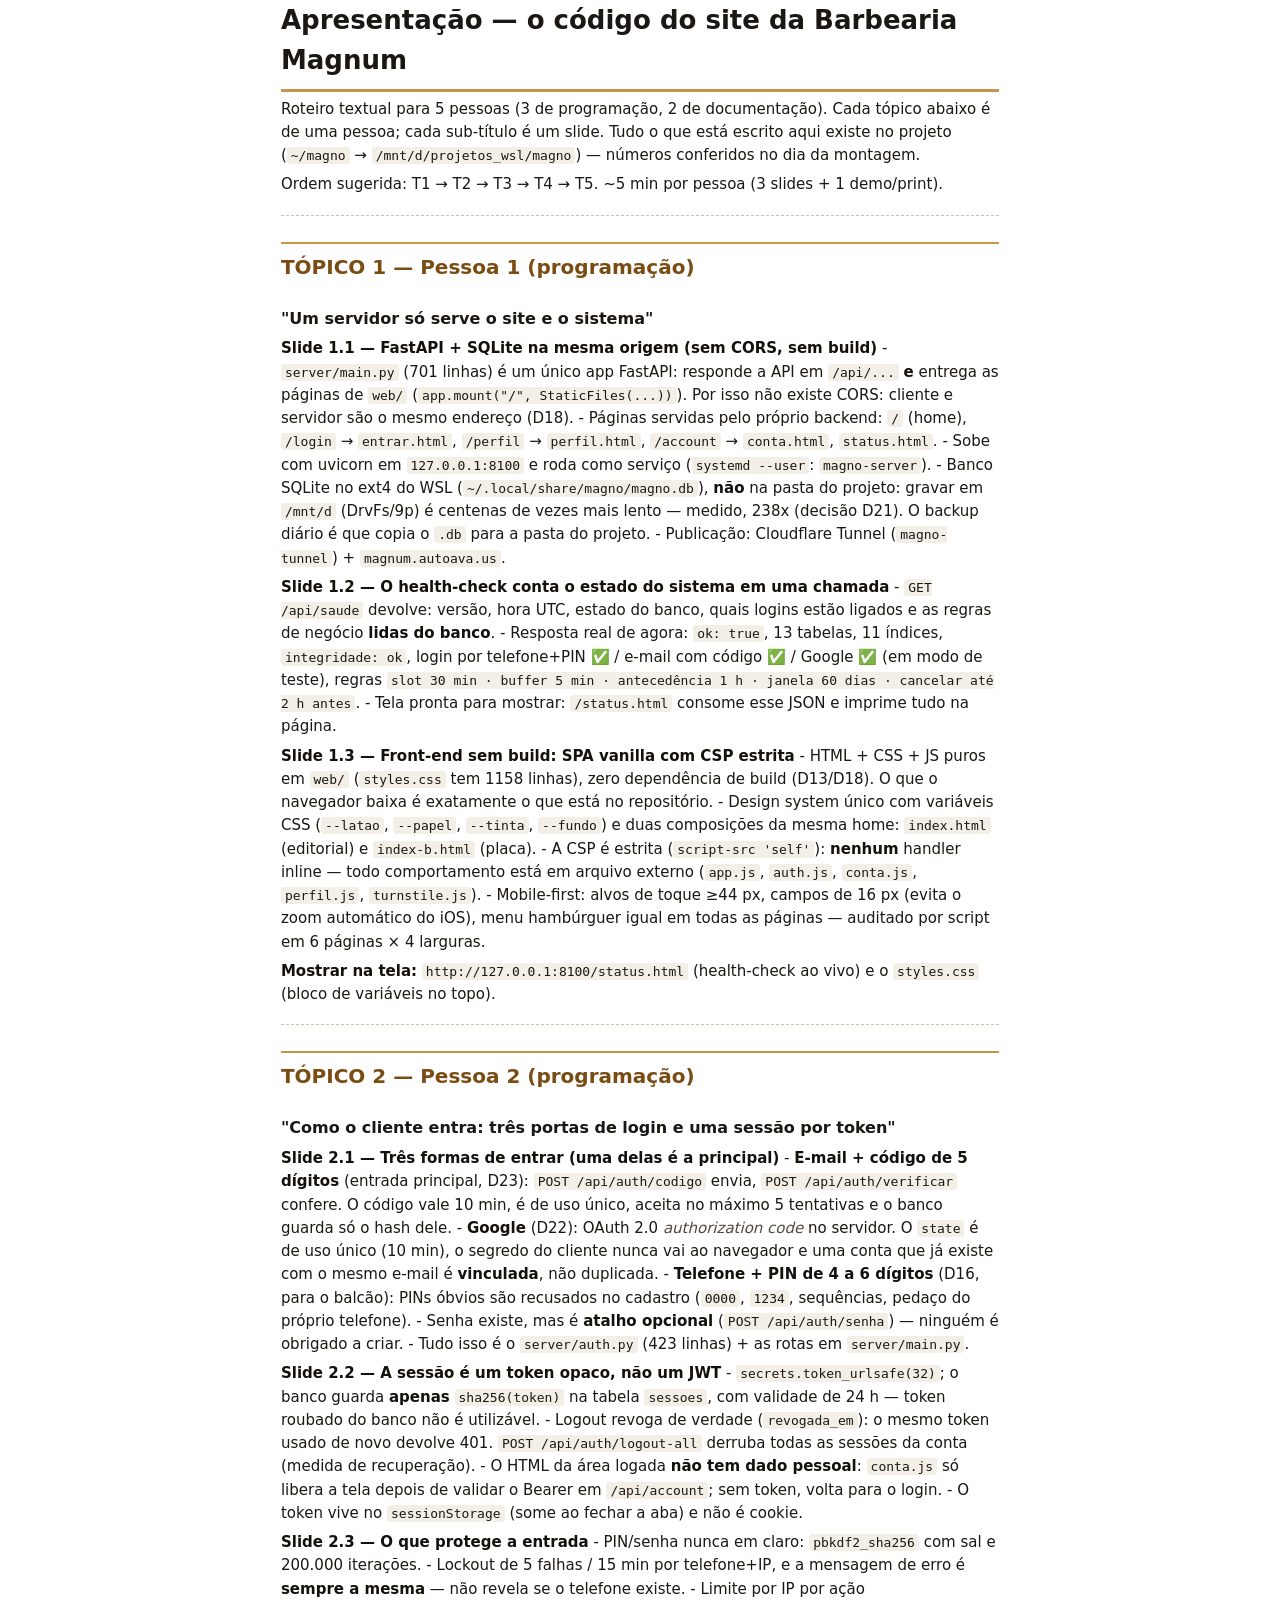
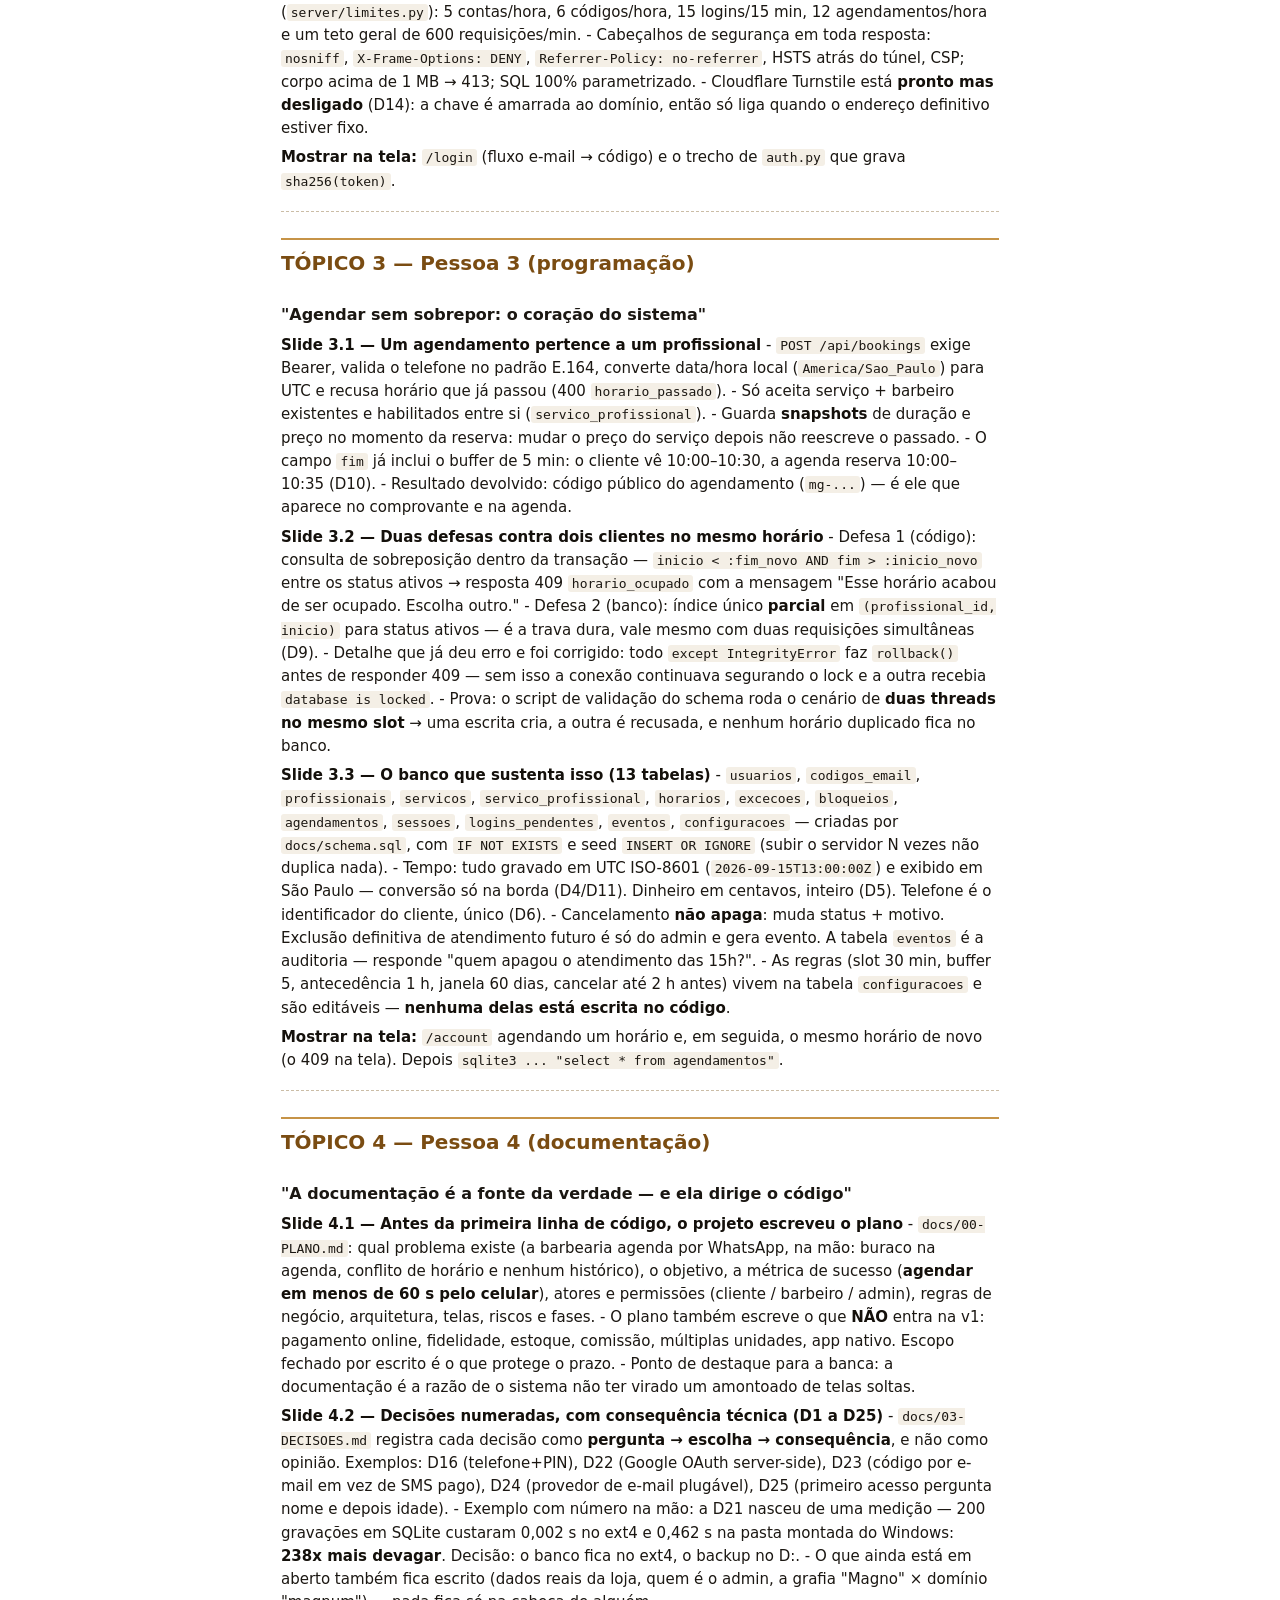
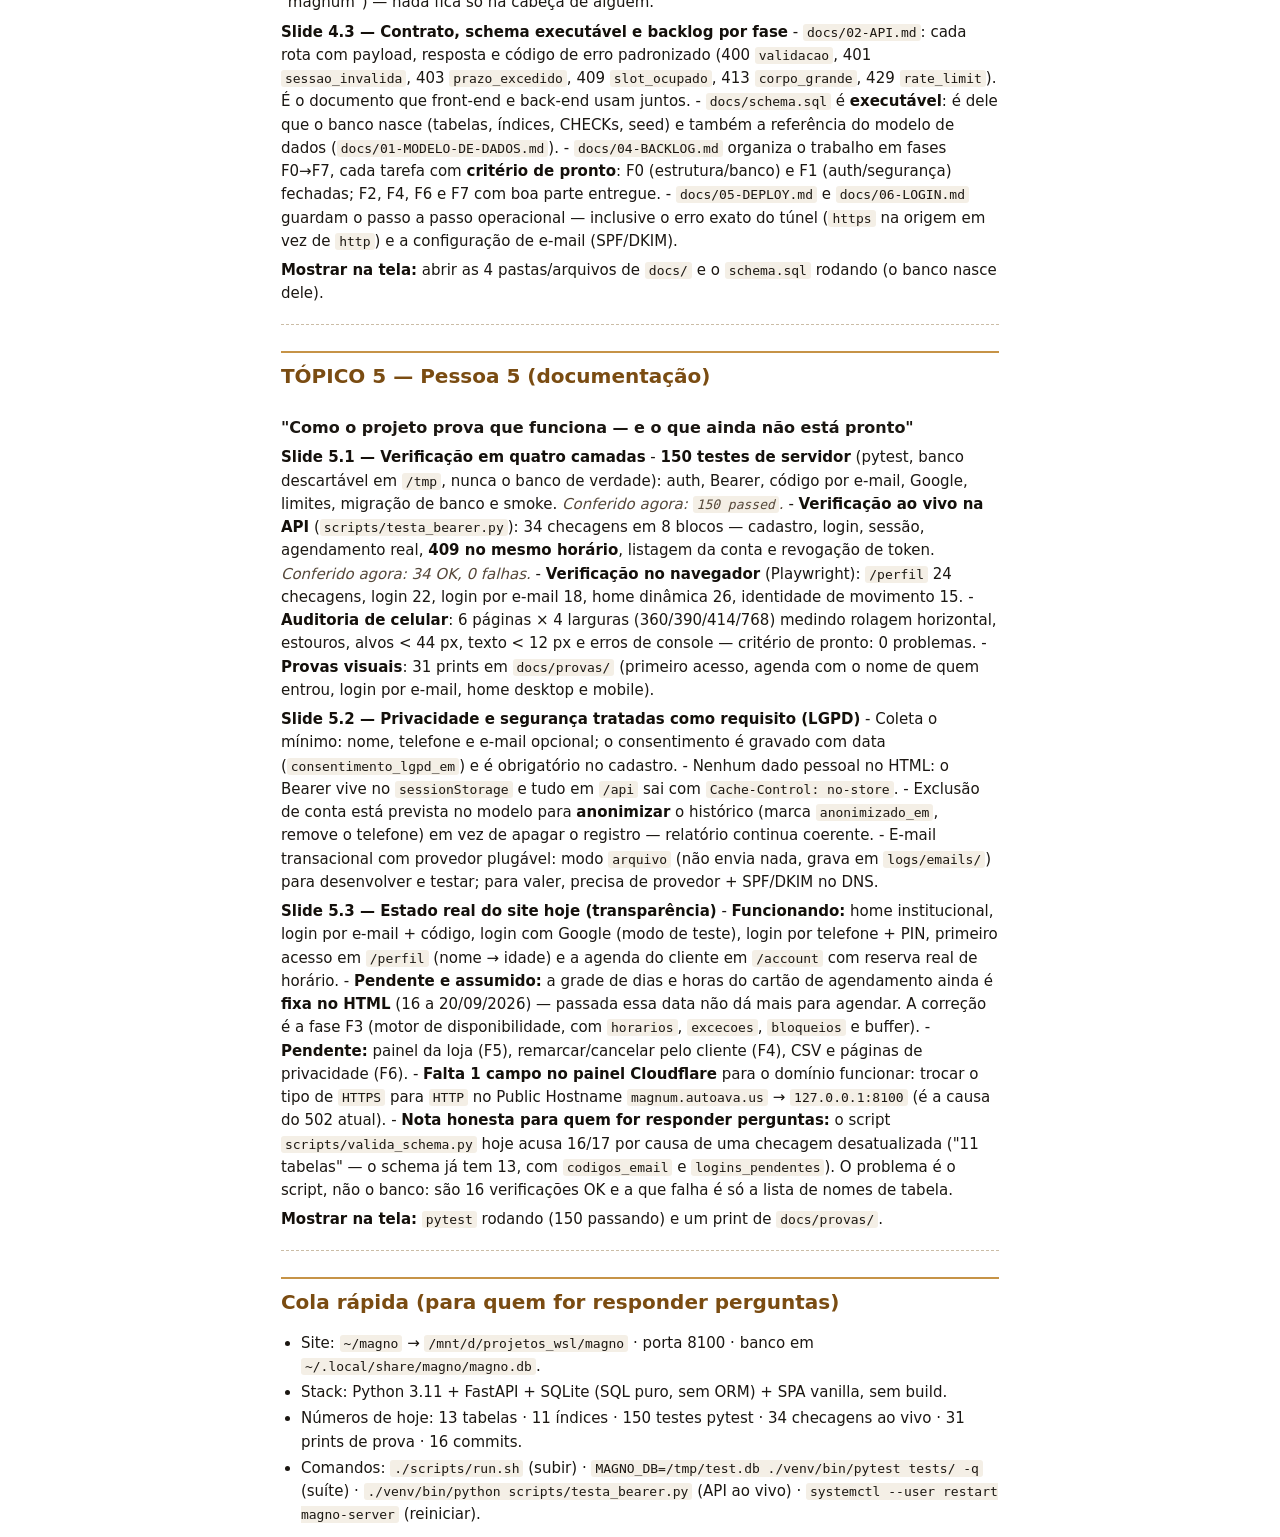
==== docs/07-APRESENTACAO.html @ 0ecf785f "docs: roteiro de apresentacao do codigo (5 pessoas) e gerador do PDF - docs/07-APRESENTACAO.md: rote" ====
<!DOCTYPE html>
<html lang="pt-BR"><head><meta charset="utf-8">
<title>Apresentação — código do site Barbearia Magnum</title>
<style>
  @page { size: A4; margin: 18mm 16mm; }
  body { font: 15px/1.55 "DejaVu Sans", "IBM Plex Sans", system-ui, Arial, sans-serif;
         color: #1b1712; background: #fff; max-width: 190mm; margin: 0 auto; }
  h1 { font-size: 26px; margin: 0 0 6px; border-bottom: 3px solid #c69347; padding-bottom: 8px; }
  h2 { font-size: 20px; margin: 26px 0 8px; padding: 8px 0 6px; color: #7a4c12;
        border-top: 2px solid #c69347; page-break-before: always; page-break-after: avoid; }
  h2:first-of-type { page-break-before: avoid; }
  h3 { font-size: 16px; margin: 18px 0 6px; color: #1b1712; page-break-after: avoid; }
  h4 { font-size: 14px; margin: 14px 0 4px; color: #55483a; }
  ul { margin: 4px 0 10px; padding-left: 20px; }
  li { margin: 3px 0; }
  code { background: #f4efe6; padding: 1px 4px; border-radius: 3px;
          font-family: "DejaVu Sans Mono", Consolas, monospace; font-size: 13px; }
  hr { border: 0; border-top: 1px dashed #cbbda6; margin: 18px 0; }
  p { margin: 6px 0; }
  strong { color: #14100b; }
  em { color: #55483a; }
</style></head>
<body><h1>Apresentação — o código do site da Barbearia Magnum</h1>
<p>Roteiro textual para 5 pessoas (3 de programação, 2 de documentação). Cada tópico abaixo é de
uma pessoa; cada sub-título é um slide. Tudo o que está escrito aqui existe no projeto
(<code>~/magno</code> → <code>/mnt/d/projetos_wsl/magno</code>) — números conferidos no dia da montagem.</p>
<p>Ordem sugerida: T1 → T2 → T3 → T4 → T5. ~5 min por pessoa (3 slides + 1 demo/print).</p>
<hr />
<h2>TÓPICO 1 — Pessoa 1 (programação)</h2>
<h3>"Um servidor só serve o site e o sistema"</h3>
<p><strong>Slide 1.1 — FastAPI + SQLite na mesma origem (sem CORS, sem build)</strong>
- <code>server/main.py</code> (701 linhas) é um único app FastAPI: responde a API em <code>/api/...</code> <strong>e</strong>
  entrega as páginas de <code>web/</code> (<code>app.mount("/", StaticFiles(...))</code>). Por isso não existe CORS:
  cliente e servidor são o mesmo endereço (D18).
- Páginas servidas pelo próprio backend: <code>/</code> (home), <code>/login</code> → <code>entrar.html</code>,
  <code>/perfil</code> → <code>perfil.html</code>, <code>/account</code> → <code>conta.html</code>, <code>status.html</code>.
- Sobe com uvicorn em <code>127.0.0.1:8100</code> e roda como serviço (<code>systemd --user</code>: <code>magno-server</code>).
- Banco SQLite no ext4 do WSL (<code>~/.local/share/magno/magno.db</code>), <strong>não</strong> na pasta do projeto:
  gravar em <code>/mnt/d</code> (DrvFs/9p) é centenas de vezes mais lento — medido, 238x (decisão D21).
  O backup diário é que copia o <code>.db</code> para a pasta do projeto.
- Publicação: Cloudflare Tunnel (<code>magno-tunnel</code>) + <code>magnum.autoava.us</code>.</p>
<p><strong>Slide 1.2 — O health-check conta o estado do sistema em uma chamada</strong>
- <code>GET /api/saude</code> devolve: versão, hora UTC, estado do banco, quais logins estão ligados e as
  regras de negócio <strong>lidas do banco</strong>.
- Resposta real de agora: <code>ok: true</code>, 13 tabelas, 11 índices, <code>integridade: ok</code>,
  login por telefone+PIN ✅ / e-mail com código ✅ / Google ✅ (em modo de teste),
  regras <code>slot 30 min · buffer 5 min · antecedência 1 h · janela 60 dias · cancelar até 2 h antes</code>.
- Tela pronta para mostrar: <code>/status.html</code> consome esse JSON e imprime tudo na página.</p>
<p><strong>Slide 1.3 — Front-end sem build: SPA vanilla com CSP estrita</strong>
- HTML + CSS + JS puros em <code>web/</code> (<code>styles.css</code> tem 1158 linhas), zero dependência de build
  (D13/D18). O que o navegador baixa é exatamente o que está no repositório.
- Design system único com variáveis CSS (<code>--latao</code>, <code>--papel</code>, <code>--tinta</code>, <code>--fundo</code>) e duas
  composições da mesma home: <code>index.html</code> (editorial) e <code>index-b.html</code> (placa).
- A CSP é estrita (<code>script-src 'self'</code>): <strong>nenhum</strong> handler inline — todo comportamento está em
  arquivo externo (<code>app.js</code>, <code>auth.js</code>, <code>conta.js</code>, <code>perfil.js</code>, <code>turnstile.js</code>).
- Mobile-first: alvos de toque ≥44 px, campos de 16 px (evita o zoom automático do iOS), menu
  hambúrguer igual em todas as páginas — auditado por script em 6 páginas × 4 larguras.</p>
<p><strong>Mostrar na tela:</strong> <code>http://127.0.0.1:8100/status.html</code> (health-check ao vivo) e o <code>styles.css</code>
(bloco de variáveis no topo).</p>
<hr />
<h2>TÓPICO 2 — Pessoa 2 (programação)</h2>
<h3>"Como o cliente entra: três portas de login e uma sessão por token"</h3>
<p><strong>Slide 2.1 — Três formas de entrar (uma delas é a principal)</strong>
- <strong>E-mail + código de 5 dígitos</strong> (entrada principal, D23): <code>POST /api/auth/codigo</code> envia,
  <code>POST /api/auth/verificar</code> confere. O código vale 10 min, é de uso único, aceita no máximo
  5 tentativas e o banco guarda só o hash dele.
- <strong>Google</strong> (D22): OAuth 2.0 <em>authorization code</em> no servidor. O <code>state</code> é de uso único
  (10 min), o segredo do cliente nunca vai ao navegador e uma conta que já existe com o mesmo
  e-mail é <strong>vinculada</strong>, não duplicada.
- <strong>Telefone + PIN de 4 a 6 dígitos</strong> (D16, para o balcão): PINs óbvios são recusados no cadastro
  (<code>0000</code>, <code>1234</code>, sequências, pedaço do próprio telefone).
- Senha existe, mas é <strong>atalho opcional</strong> (<code>POST /api/auth/senha</code>) — ninguém é obrigado a criar.
- Tudo isso é o <code>server/auth.py</code> (423 linhas) + as rotas em <code>server/main.py</code>.</p>
<p><strong>Slide 2.2 — A sessão é um token opaco, não um JWT</strong>
- <code>secrets.token_urlsafe(32)</code>; o banco guarda <strong>apenas</strong> <code>sha256(token)</code> na tabela <code>sessoes</code>,
  com validade de 24 h — token roubado do banco não é utilizável.
- Logout revoga de verdade (<code>revogada_em</code>): o mesmo token usado de novo devolve 401.
  <code>POST /api/auth/logout-all</code> derruba todas as sessões da conta (medida de recuperação).
- O HTML da área logada <strong>não tem dado pessoal</strong>: <code>conta.js</code> só libera a tela depois de validar
  o Bearer em <code>/api/account</code>; sem token, volta para o login.
- O token vive no <code>sessionStorage</code> (some ao fechar a aba) e não é cookie.</p>
<p><strong>Slide 2.3 — O que protege a entrada</strong>
- PIN/senha nunca em claro: <code>pbkdf2_sha256</code> com sal e 200.000 iterações.
- Lockout de 5 falhas / 15 min por telefone+IP, e a mensagem de erro é <strong>sempre a mesma</strong> —
  não revela se o telefone existe.
- Limite por IP por ação (<code>server/limites.py</code>): 5 contas/hora, 6 códigos/hora, 15 logins/15 min,
  12 agendamentos/hora e um teto geral de 600 requisições/min.
- Cabeçalhos de segurança em toda resposta: <code>nosniff</code>, <code>X-Frame-Options: DENY</code>,
  <code>Referrer-Policy: no-referrer</code>, HSTS atrás do túnel, CSP; corpo acima de 1 MB → 413;
  SQL 100% parametrizado.
- Cloudflare Turnstile está <strong>pronto mas desligado</strong> (D14): a chave é amarrada ao domínio, então
  só liga quando o endereço definitivo estiver fixo.</p>
<p><strong>Mostrar na tela:</strong> <code>/login</code> (fluxo e-mail → código) e o trecho de <code>auth.py</code> que grava
<code>sha256(token)</code>.</p>
<hr />
<h2>TÓPICO 3 — Pessoa 3 (programação)</h2>
<h3>"Agendar sem sobrepor: o coração do sistema"</h3>
<p><strong>Slide 3.1 — Um agendamento pertence a um profissional</strong>
- <code>POST /api/bookings</code> exige Bearer, valida o telefone no padrão E.164, converte data/hora local
  (<code>America/Sao_Paulo</code>) para UTC e recusa horário que já passou (400 <code>horario_passado</code>).
- Só aceita serviço + barbeiro existentes e habilitados entre si (<code>servico_profissional</code>).
- Guarda <strong>snapshots</strong> de duração e preço no momento da reserva: mudar o preço do serviço depois
  não reescreve o passado.
- O campo <code>fim</code> já inclui o buffer de 5 min: o cliente vê 10:00–10:30, a agenda reserva
  10:00–10:35 (D10).
- Resultado devolvido: código público do agendamento (<code>mg-...</code>) — é ele que aparece no
  comprovante e na agenda.</p>
<p><strong>Slide 3.2 — Duas defesas contra dois clientes no mesmo horário</strong>
- Defesa 1 (código): consulta de sobreposição dentro da transação —
  <code>inicio &lt; :fim_novo AND fim &gt; :inicio_novo</code> entre os status ativos → resposta 409
  <code>horario_ocupado</code> com a mensagem "Esse horário acabou de ser ocupado. Escolha outro."
- Defesa 2 (banco): índice único <strong>parcial</strong> em <code>(profissional_id, inicio)</code> para status ativos —
  é a trava dura, vale mesmo com duas requisições simultâneas (D9).
- Detalhe que já deu erro e foi corrigido: todo <code>except IntegrityError</code> faz <code>rollback()</code> antes de
  responder 409 — sem isso a conexão continuava segurando o lock e a outra recebia
  <code>database is locked</code>.
- Prova: o script de validação do schema roda o cenário de <strong>duas threads no mesmo slot</strong> →
  uma escrita cria, a outra é recusada, e nenhum horário duplicado fica no banco.</p>
<p><strong>Slide 3.3 — O banco que sustenta isso (13 tabelas)</strong>
- <code>usuarios</code>, <code>codigos_email</code>, <code>profissionais</code>, <code>servicos</code>, <code>servico_profissional</code>, <code>horarios</code>,
  <code>excecoes</code>, <code>bloqueios</code>, <code>agendamentos</code>, <code>sessoes</code>, <code>logins_pendentes</code>, <code>eventos</code>,
  <code>configuracoes</code> — criadas por <code>docs/schema.sql</code>, com <code>IF NOT EXISTS</code> e seed
  <code>INSERT OR IGNORE</code> (subir o servidor N vezes não duplica nada).
- Tempo: tudo gravado em UTC ISO-8601 (<code>2026-09-15T13:00:00Z</code>) e exibido em São Paulo — conversão
  só na borda (D4/D11). Dinheiro em centavos, inteiro (D5). Telefone é o identificador do cliente,
  único (D6).
- Cancelamento <strong>não apaga</strong>: muda status + motivo. Exclusão definitiva de atendimento futuro é só
  do admin e gera evento. A tabela <code>eventos</code> é a auditoria — responde "quem apagou o atendimento
  das 15h?".
- As regras (slot 30 min, buffer 5, antecedência 1 h, janela 60 dias, cancelar até 2 h antes)
  vivem na tabela <code>configuracoes</code> e são editáveis — <strong>nenhuma delas está escrita no código</strong>.</p>
<p><strong>Mostrar na tela:</strong> <code>/account</code> agendando um horário e, em seguida, o mesmo horário de novo
(o 409 na tela). Depois <code>sqlite3 ... "select * from agendamentos"</code>.</p>
<hr />
<h2>TÓPICO 4 — Pessoa 4 (documentação)</h2>
<h3>"A documentação é a fonte da verdade — e ela dirige o código"</h3>
<p><strong>Slide 4.1 — Antes da primeira linha de código, o projeto escreveu o plano</strong>
- <code>docs/00-PLANO.md</code>: qual problema existe (a barbearia agenda por WhatsApp, na mão: buraco na
  agenda, conflito de horário e nenhum histórico), o objetivo, a métrica de sucesso
  (<strong>agendar em menos de 60 s pelo celular</strong>), atores e permissões (cliente / barbeiro / admin),
  regras de negócio, arquitetura, telas, riscos e fases.
- O plano também escreve o que <strong>NÃO</strong> entra na v1: pagamento online, fidelidade, estoque,
  comissão, múltiplas unidades, app nativo. Escopo fechado por escrito é o que protege o prazo.
- Ponto de destaque para a banca: a documentação é a razão de o sistema não ter virado um
  amontoado de telas soltas.</p>
<p><strong>Slide 4.2 — Decisões numeradas, com consequência técnica (D1 a D25)</strong>
- <code>docs/03-DECISOES.md</code> registra cada decisão como <strong>pergunta → escolha → consequência</strong>, e não
  como opinião. Exemplos: D16 (telefone+PIN), D22 (Google OAuth server-side), D23 (código por
  e-mail em vez de SMS pago), D24 (provedor de e-mail plugável), D25 (primeiro acesso pergunta
  nome e depois idade).
- Exemplo com número na mão: a D21 nasceu de uma medição — 200 gravações em SQLite custaram
  0,002 s no ext4 e 0,462 s na pasta montada do Windows: <strong>238x mais devagar</strong>. Decisão: o banco
  fica no ext4, o backup no D:.
- O que ainda está em aberto também fica escrito (dados reais da loja, quem é o admin, a grafia
  "Magno" × domínio "magnum") — nada fica só na cabeça de alguém.</p>
<p><strong>Slide 4.3 — Contrato, schema executável e backlog por fase</strong>
- <code>docs/02-API.md</code>: cada rota com payload, resposta e código de erro padronizado
  (400 <code>validacao</code>, 401 <code>sessao_invalida</code>, 403 <code>prazo_excedido</code>, 409 <code>slot_ocupado</code>,
  413 <code>corpo_grande</code>, 429 <code>rate_limit</code>). É o documento que front-end e back-end usam juntos.
- <code>docs/schema.sql</code> é <strong>executável</strong>: é dele que o banco nasce (tabelas, índices, CHECKs, seed) e
  também a referência do modelo de dados (<code>docs/01-MODELO-DE-DADOS.md</code>).
- <code>docs/04-BACKLOG.md</code> organiza o trabalho em fases F0→F7, cada tarefa com <strong>critério de pronto</strong>:
  F0 (estrutura/banco) e F1 (auth/segurança) fechadas; F2, F4, F6 e F7 com boa parte entregue.
- <code>docs/05-DEPLOY.md</code> e <code>docs/06-LOGIN.md</code> guardam o passo a passo operacional — inclusive o
  erro exato do túnel (<code>https</code> na origem em vez de <code>http</code>) e a configuração de e-mail (SPF/DKIM).</p>
<p><strong>Mostrar na tela:</strong> abrir as 4 pastas/arquivos de <code>docs/</code> e o <code>schema.sql</code> rodando (o banco nasce
dele).</p>
<hr />
<h2>TÓPICO 5 — Pessoa 5 (documentação)</h2>
<h3>"Como o projeto prova que funciona — e o que ainda não está pronto"</h3>
<p><strong>Slide 5.1 — Verificação em quatro camadas</strong>
- <strong>150 testes de servidor</strong> (pytest, banco descartável em <code>/tmp</code>, nunca o banco de verdade):
  auth, Bearer, código por e-mail, Google, limites, migração de banco e smoke.
  <em>Conferido agora: <code>150 passed</code>.</em>
- <strong>Verificação ao vivo na API</strong> (<code>scripts/testa_bearer.py</code>): 34 checagens em 8 blocos —
  cadastro, login, sessão, agendamento real, <strong>409 no mesmo horário</strong>, listagem da conta e
  revogação de token. <em>Conferido agora: 34 OK, 0 falhas.</em>
- <strong>Verificação no navegador</strong> (Playwright): <code>/perfil</code> 24 checagens, login 22, login por e-mail 18,
  home dinâmica 26, identidade de movimento 15.
- <strong>Auditoria de celular</strong>: 6 páginas × 4 larguras (360/390/414/768) medindo rolagem horizontal,
  estouros, alvos &lt; 44 px, texto &lt; 12 px e erros de console — critério de pronto: 0 problemas.
- <strong>Provas visuais</strong>: 31 prints em <code>docs/provas/</code> (primeiro acesso, agenda com o nome de quem
  entrou, login por e-mail, home desktop e mobile).</p>
<p><strong>Slide 5.2 — Privacidade e segurança tratadas como requisito (LGPD)</strong>
- Coleta o mínimo: nome, telefone e e-mail opcional; o consentimento é gravado com data
  (<code>consentimento_lgpd_em</code>) e é obrigatório no cadastro.
- Nenhum dado pessoal no HTML: o Bearer vive no <code>sessionStorage</code> e tudo em <code>/api</code> sai com
  <code>Cache-Control: no-store</code>.
- Exclusão de conta está prevista no modelo para <strong>anonimizar</strong> o histórico (marca
  <code>anonimizado_em</code>, remove o telefone) em vez de apagar o registro — relatório continua coerente.
- E-mail transacional com provedor plugável: modo <code>arquivo</code> (não envia nada, grava em
  <code>logs/emails/</code>) para desenvolver e testar; para valer, precisa de provedor + SPF/DKIM no DNS.</p>
<p><strong>Slide 5.3 — Estado real do site hoje (transparência)</strong>
- <strong>Funcionando:</strong> home institucional, login por e-mail + código, login com Google (modo de
  teste), login por telefone + PIN, primeiro acesso em <code>/perfil</code> (nome → idade) e a agenda do
  cliente em <code>/account</code> com reserva real de horário.
- <strong>Pendente e assumido:</strong> a grade de dias e horas do cartão de agendamento ainda é <strong>fixa no
  HTML</strong> (16 a 20/09/2026) — passada essa data não dá mais para agendar. A correção é a fase F3
  (motor de disponibilidade, com <code>horarios</code>, <code>excecoes</code>, <code>bloqueios</code> e buffer).
- <strong>Pendente:</strong> painel da loja (F5), remarcar/cancelar pelo cliente (F4), CSV e páginas de
  privacidade (F6).
- <strong>Falta 1 campo no painel Cloudflare</strong> para o domínio funcionar: trocar o tipo de <code>HTTPS</code> para
  <code>HTTP</code> no Public Hostname <code>magnum.autoava.us</code> → <code>127.0.0.1:8100</code> (é a causa do 502 atual).
- <strong>Nota honesta para quem for responder perguntas:</strong> o script <code>scripts/valida_schema.py</code> hoje
  acusa 16/17 por causa de uma checagem desatualizada ("11 tabelas" — o schema já tem 13, com
  <code>codigos_email</code> e <code>logins_pendentes</code>). O problema é o script, não o banco: são 16 verificações
  OK e a que falha é só a lista de nomes de tabela.</p>
<p><strong>Mostrar na tela:</strong> <code>pytest</code> rodando (150 passando) e um print de <code>docs/provas/</code>.</p>
<hr />
<h2>Cola rápida (para quem for responder perguntas)</h2>
<ul>
<li>Site: <code>~/magno</code> → <code>/mnt/d/projetos_wsl/magno</code> · porta 8100 · banco em <code>~/.local/share/magno/magno.db</code>.</li>
<li>Stack: Python 3.11 + FastAPI + SQLite (SQL puro, sem ORM) + SPA vanilla, sem build.</li>
<li>Números de hoje: 13 tabelas · 11 índices · 150 testes pytest · 34 checagens ao vivo ·
  31 prints de prova · 16 commits.</li>
<li>Comandos: <code>./scripts/run.sh</code> (subir) · <code>MAGNO_DB=/tmp/test.db ./venv/bin/pytest tests/ -q</code>
  (suíte) · <code>./venv/bin/python scripts/testa_bearer.py</code> (API ao vivo) ·
  <code>systemctl --user restart magno-server</code> (reiniciar).</li>
</ul></body></html>
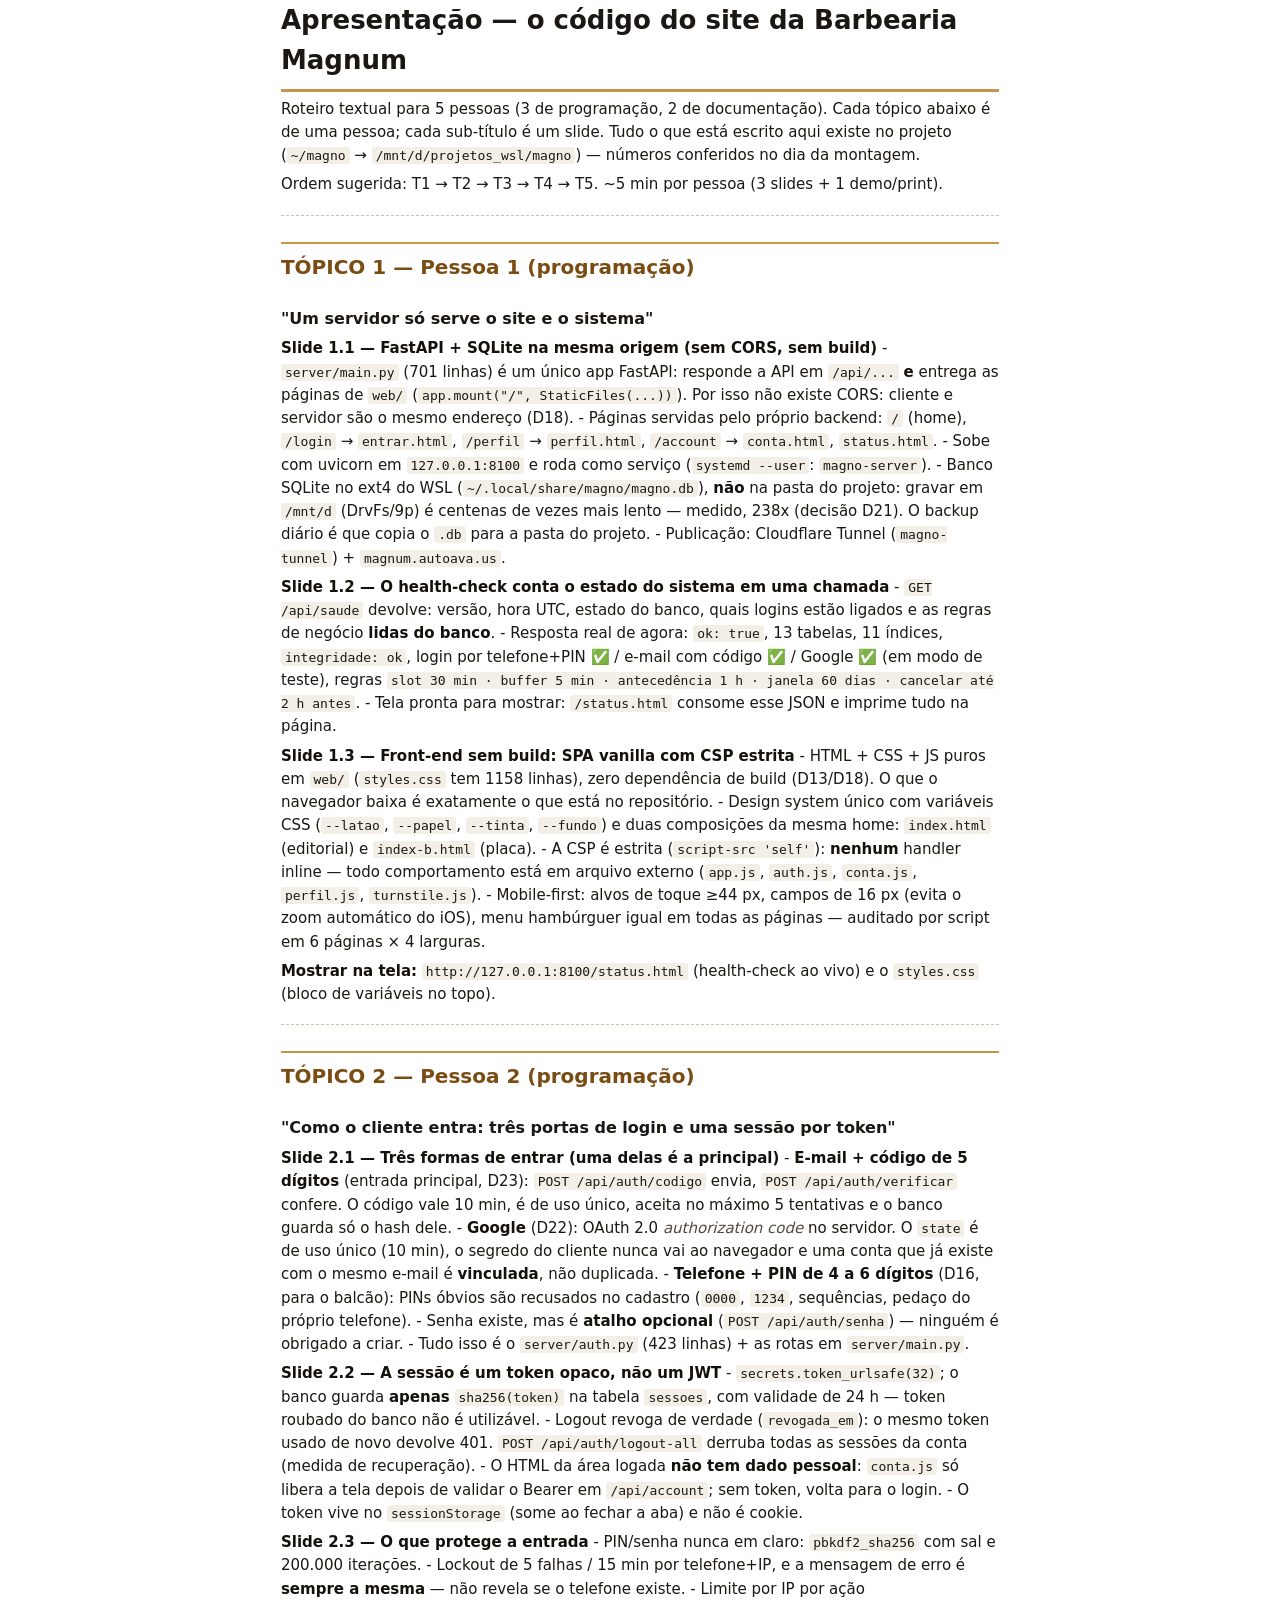
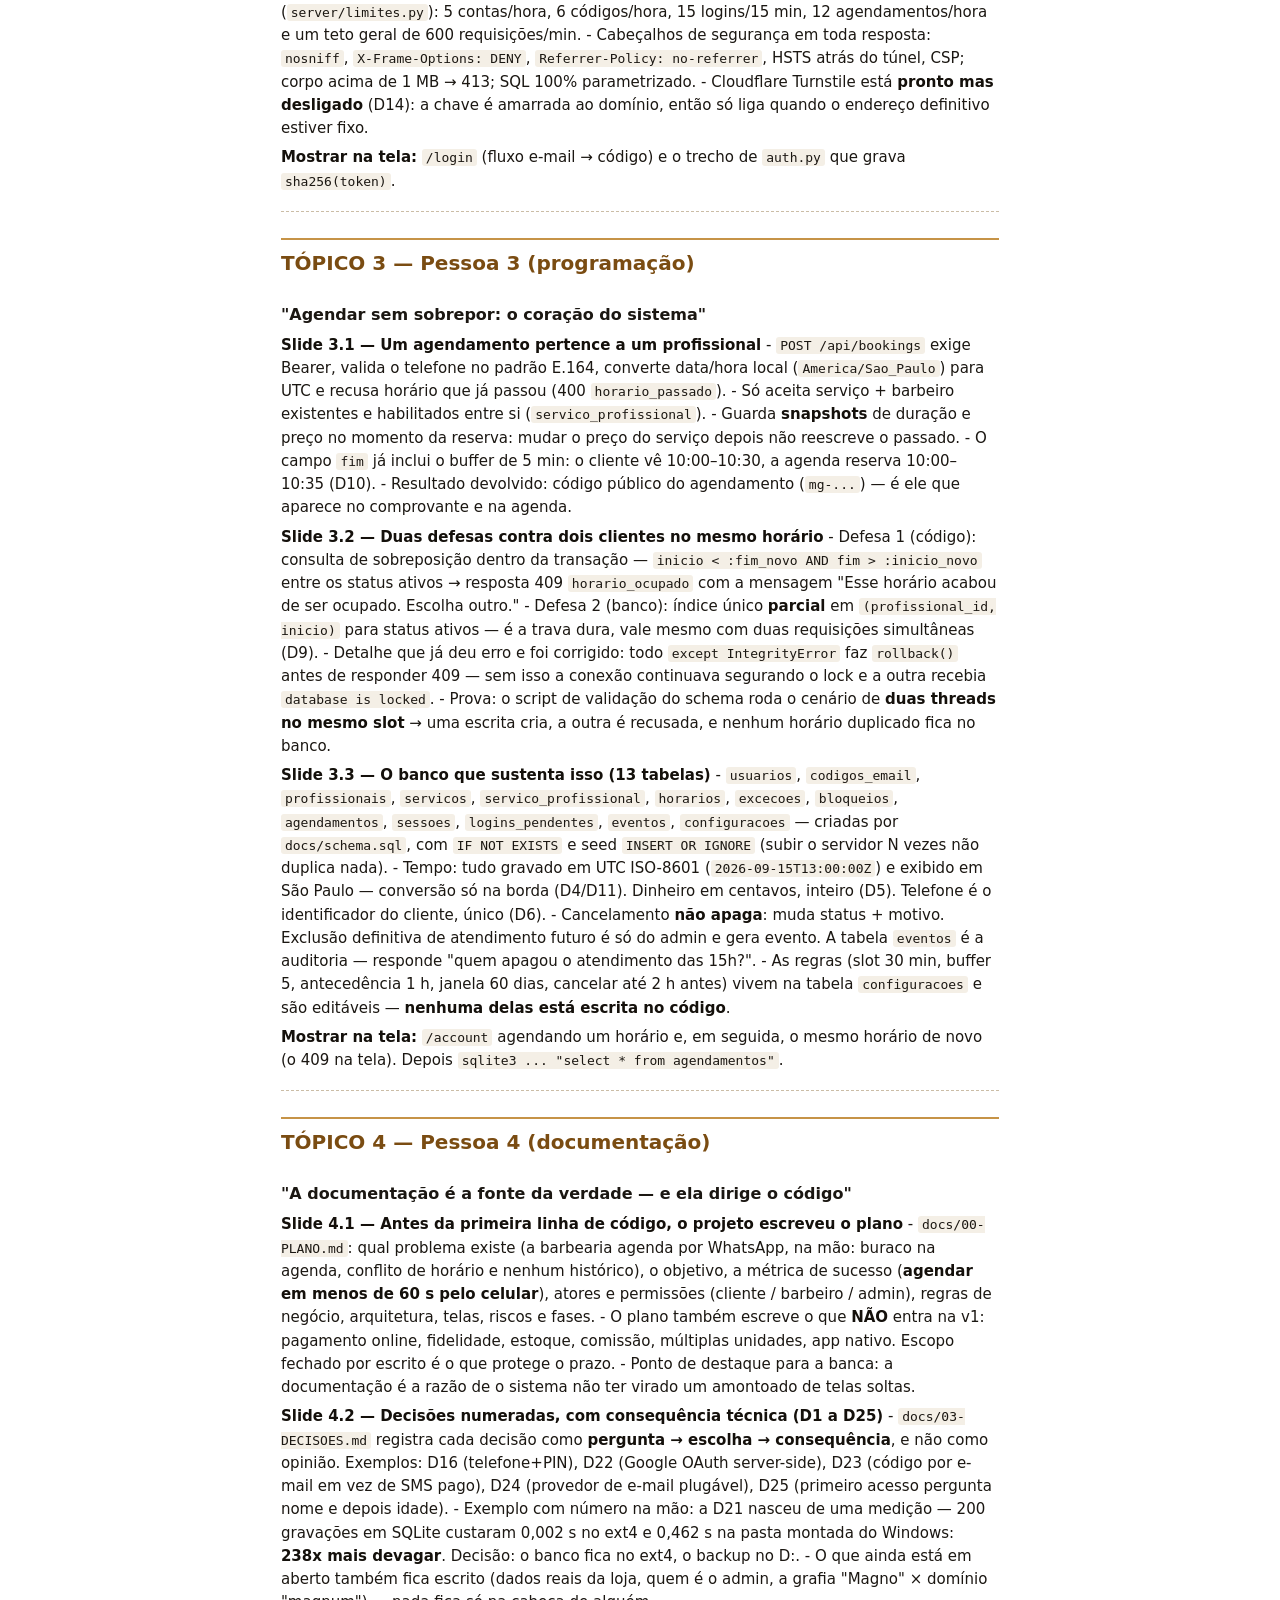
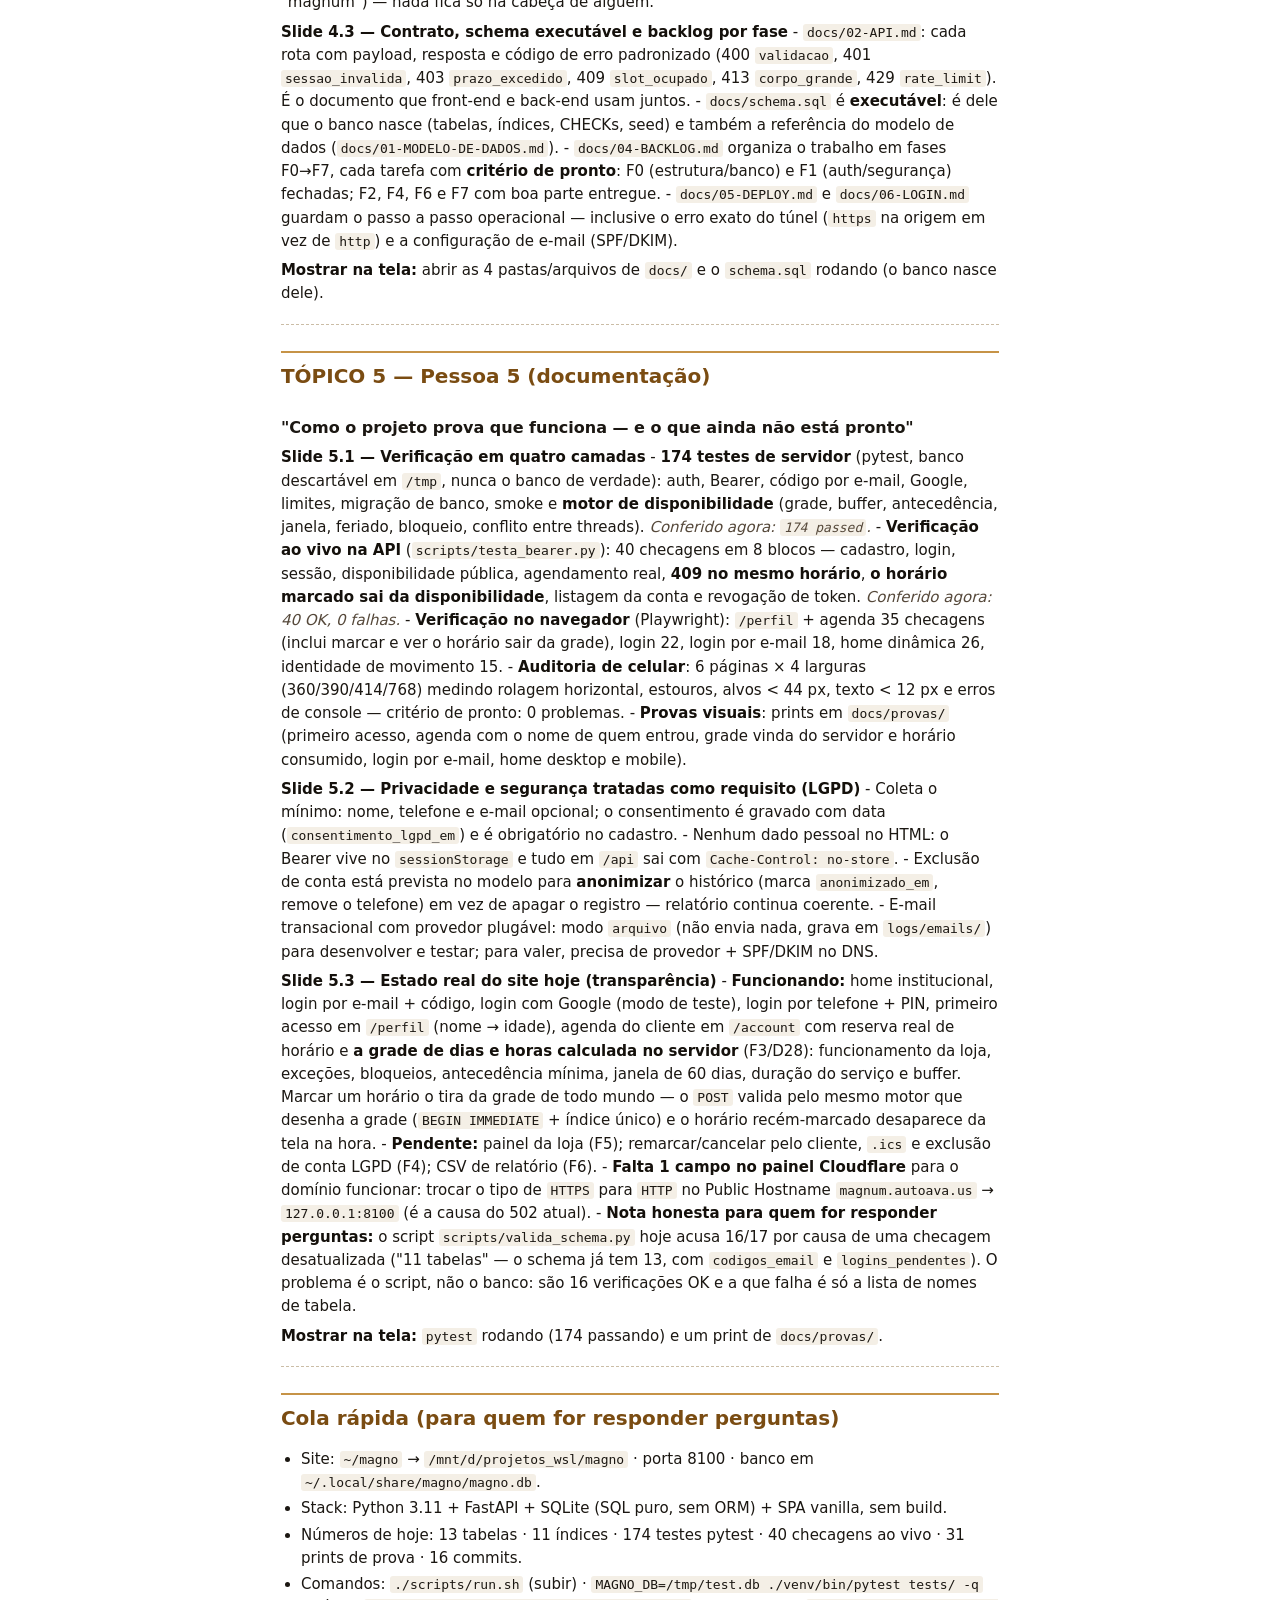
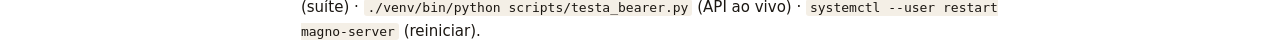
==== commit e26e7f6f: "feat(agenda): F3 — a grade de horarios vem do servidor e muda a cada agendamento O cartao de agendam" ====
--- a/docs/07-APRESENTACAO.html
+++ b/docs/07-APRESENTACAO.html
@@ -169,18 +169,22 @@
 <h2>TÓPICO 5 — Pessoa 5 (documentação)</h2>
 <h3>"Como o projeto prova que funciona — e o que ainda não está pronto"</h3>
 <p><strong>Slide 5.1 — Verificação em quatro camadas</strong>
-- <strong>150 testes de servidor</strong> (pytest, banco descartável em <code>/tmp</code>, nunca o banco de verdade):
-  auth, Bearer, código por e-mail, Google, limites, migração de banco e smoke.
-  <em>Conferido agora: <code>150 passed</code>.</em>
-- <strong>Verificação ao vivo na API</strong> (<code>scripts/testa_bearer.py</code>): 34 checagens em 8 blocos —
-  cadastro, login, sessão, agendamento real, <strong>409 no mesmo horário</strong>, listagem da conta e
-  revogação de token. <em>Conferido agora: 34 OK, 0 falhas.</em>
-- <strong>Verificação no navegador</strong> (Playwright): <code>/perfil</code> 24 checagens, login 22, login por e-mail 18,
-  home dinâmica 26, identidade de movimento 15.
+- <strong>174 testes de servidor</strong> (pytest, banco descartável em <code>/tmp</code>, nunca o banco de verdade):
+  auth, Bearer, código por e-mail, Google, limites, migração de banco, smoke e <strong>motor de
+  disponibilidade</strong> (grade, buffer, antecedência, janela, feriado, bloqueio, conflito entre
+  threads).
+  <em>Conferido agora: <code>174 passed</code>.</em>
+- <strong>Verificação ao vivo na API</strong> (<code>scripts/testa_bearer.py</code>): 40 checagens em 8 blocos —
+  cadastro, login, sessão, disponibilidade pública, agendamento real, <strong>409 no mesmo horário</strong>,
+  <strong>o horário marcado sai da disponibilidade</strong>, listagem da conta e revogação de token.
+  <em>Conferido agora: 40 OK, 0 falhas.</em>
+- <strong>Verificação no navegador</strong> (Playwright): <code>/perfil</code> + agenda 35 checagens (inclui marcar
+  e ver o horário sair da grade), login 22, login por e-mail 18, home dinâmica 26, identidade de
+  movimento 15.
 - <strong>Auditoria de celular</strong>: 6 páginas × 4 larguras (360/390/414/768) medindo rolagem horizontal,
   estouros, alvos &lt; 44 px, texto &lt; 12 px e erros de console — critério de pronto: 0 problemas.
-- <strong>Provas visuais</strong>: 31 prints em <code>docs/provas/</code> (primeiro acesso, agenda com o nome de quem
-  entrou, login por e-mail, home desktop e mobile).</p>
+- <strong>Provas visuais</strong>: prints em <code>docs/provas/</code> (primeiro acesso, agenda com o nome de quem
+  entrou, grade vinda do servidor e horário consumido, login por e-mail, home desktop e mobile).</p>
 <p><strong>Slide 5.2 — Privacidade e segurança tratadas como requisito (LGPD)</strong>
 - Coleta o mínimo: nome, telefone e e-mail opcional; o consentimento é gravado com data
   (<code>consentimento_lgpd_em</code>) e é obrigatório no cadastro.
@@ -192,26 +196,27 @@
   <code>logs/emails/</code>) para desenvolver e testar; para valer, precisa de provedor + SPF/DKIM no DNS.</p>
 <p><strong>Slide 5.3 — Estado real do site hoje (transparência)</strong>
 - <strong>Funcionando:</strong> home institucional, login por e-mail + código, login com Google (modo de
-  teste), login por telefone + PIN, primeiro acesso em <code>/perfil</code> (nome → idade) e a agenda do
-  cliente em <code>/account</code> com reserva real de horário.
-- <strong>Pendente e assumido:</strong> a grade de dias e horas do cartão de agendamento ainda é <strong>fixa no
-  HTML</strong> (16 a 20/09/2026) — passada essa data não dá mais para agendar. A correção é a fase F3
-  (motor de disponibilidade, com <code>horarios</code>, <code>excecoes</code>, <code>bloqueios</code> e buffer).
-- <strong>Pendente:</strong> painel da loja (F5), remarcar/cancelar pelo cliente (F4), CSV e páginas de
-  privacidade (F6).
+  teste), login por telefone + PIN, primeiro acesso em <code>/perfil</code> (nome → idade), agenda do
+  cliente em <code>/account</code> com reserva real de horário e <strong>a grade de dias e horas calculada no
+  servidor</strong> (F3/D28): funcionamento da loja, exceções, bloqueios, antecedência mínima, janela de
+  60 dias, duração do serviço e buffer. Marcar um horário o tira da grade de todo mundo — o
+  <code>POST</code> valida pelo mesmo motor que desenha a grade (<code>BEGIN IMMEDIATE</code> + índice único) e o
+  horário recém-marcado desaparece da tela na hora.
+- <strong>Pendente:</strong> painel da loja (F5); remarcar/cancelar pelo cliente, <code>.ics</code> e exclusão de
+  conta LGPD (F4); CSV de relatório (F6).
 - <strong>Falta 1 campo no painel Cloudflare</strong> para o domínio funcionar: trocar o tipo de <code>HTTPS</code> para
   <code>HTTP</code> no Public Hostname <code>magnum.autoava.us</code> → <code>127.0.0.1:8100</code> (é a causa do 502 atual).
 - <strong>Nota honesta para quem for responder perguntas:</strong> o script <code>scripts/valida_schema.py</code> hoje
   acusa 16/17 por causa de uma checagem desatualizada ("11 tabelas" — o schema já tem 13, com
   <code>codigos_email</code> e <code>logins_pendentes</code>). O problema é o script, não o banco: são 16 verificações
   OK e a que falha é só a lista de nomes de tabela.</p>
-<p><strong>Mostrar na tela:</strong> <code>pytest</code> rodando (150 passando) e um print de <code>docs/provas/</code>.</p>
+<p><strong>Mostrar na tela:</strong> <code>pytest</code> rodando (174 passando) e um print de <code>docs/provas/</code>.</p>
 <hr />
 <h2>Cola rápida (para quem for responder perguntas)</h2>
 <ul>
 <li>Site: <code>~/magno</code> → <code>/mnt/d/projetos_wsl/magno</code> · porta 8100 · banco em <code>~/.local/share/magno/magno.db</code>.</li>
 <li>Stack: Python 3.11 + FastAPI + SQLite (SQL puro, sem ORM) + SPA vanilla, sem build.</li>
-<li>Números de hoje: 13 tabelas · 11 índices · 150 testes pytest · 34 checagens ao vivo ·
+<li>Números de hoje: 13 tabelas · 11 índices · 174 testes pytest · 40 checagens ao vivo ·
   31 prints de prova · 16 commits.</li>
 <li>Comandos: <code>./scripts/run.sh</code> (subir) · <code>MAGNO_DB=/tmp/test.db ./venv/bin/pytest tests/ -q</code>
   (suíte) · <code>./venv/bin/python scripts/testa_bearer.py</code> (API ao vivo) ·
